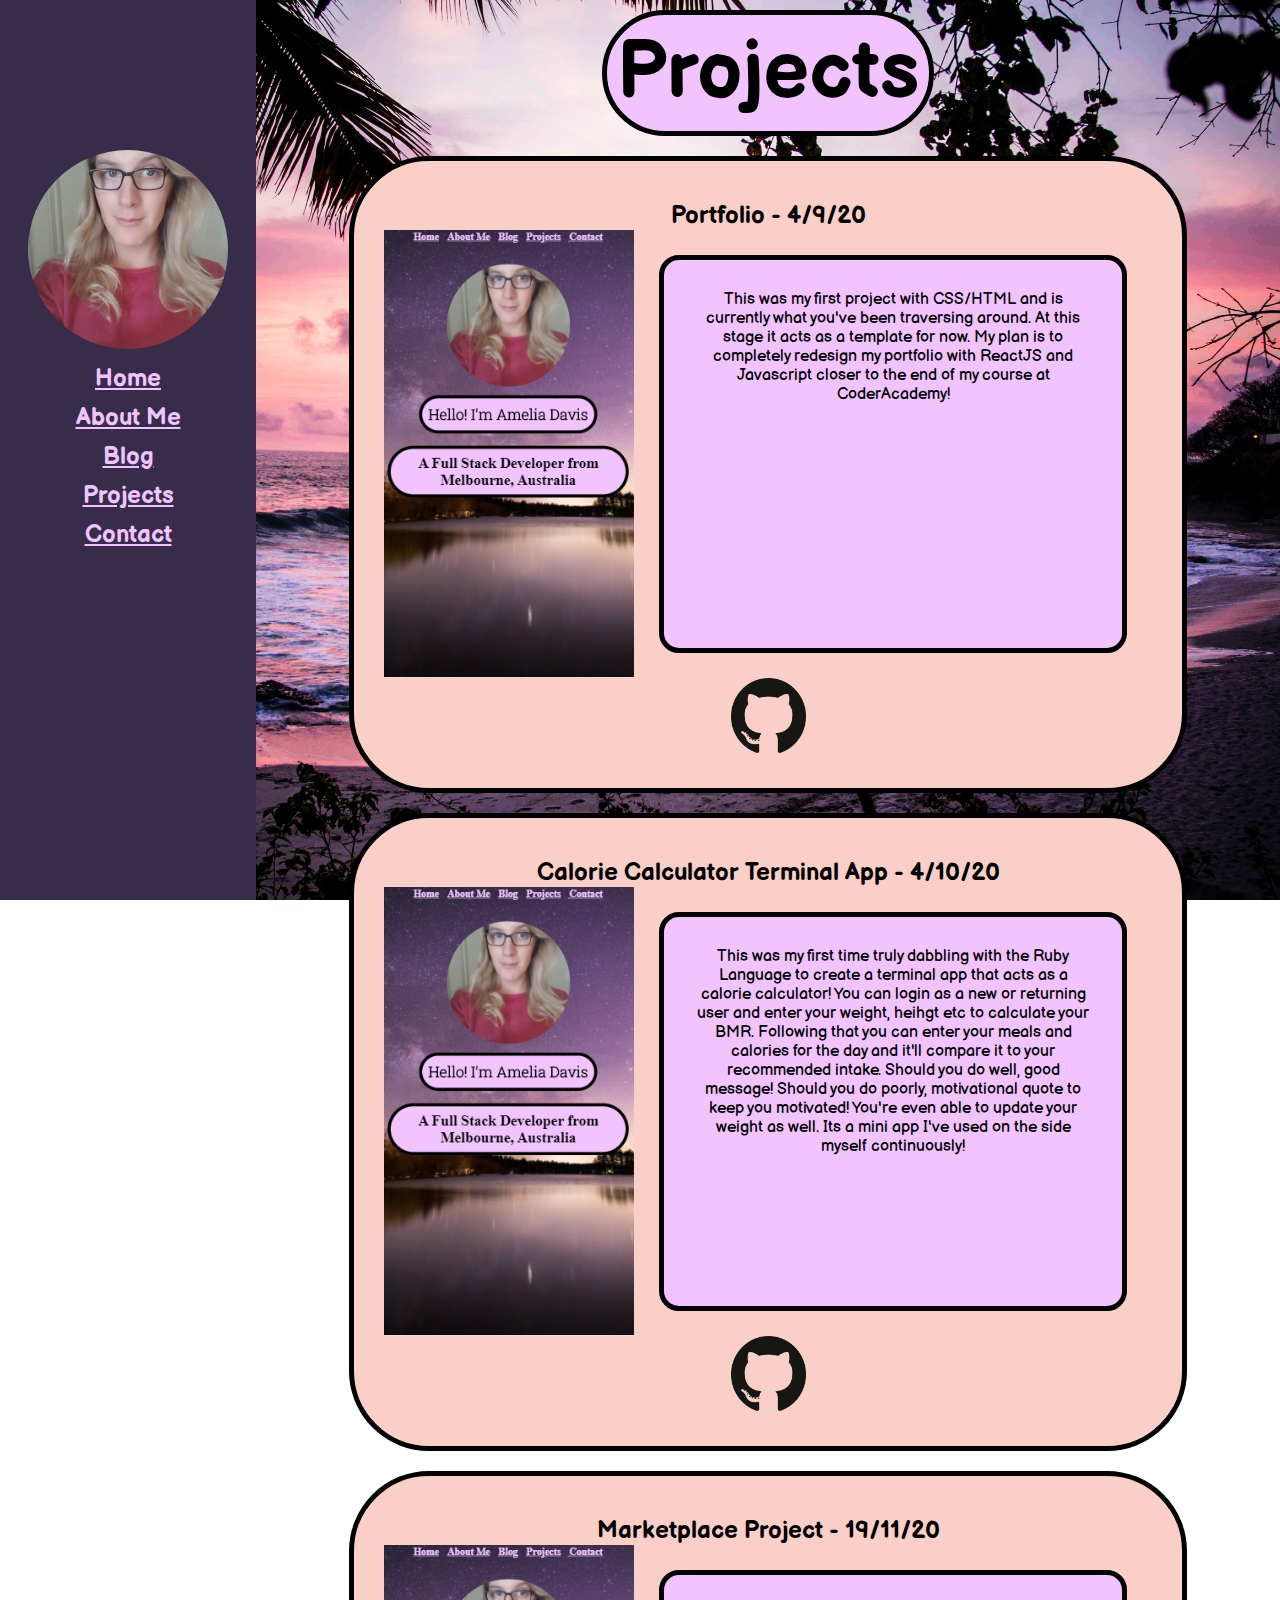
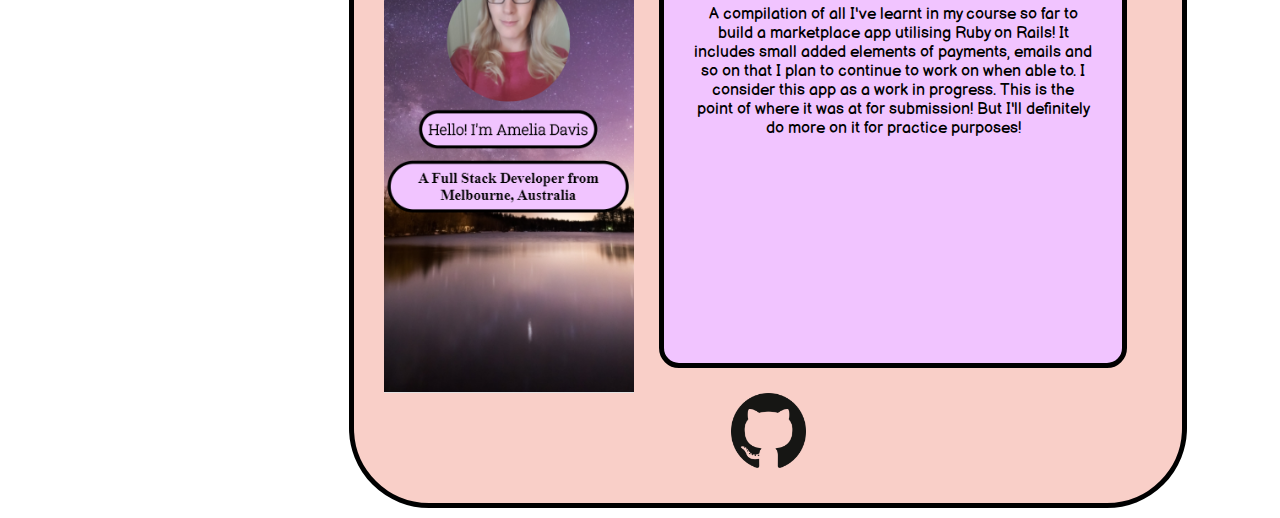
==== projects.html @ e93ff589 "Pushing original portfolio to GitHub" ====
<!DOCTYPE html>
  <html lang="en">
  <head>
    <meta charset="UTF-8">
    <meta name="viewport" content="width=device-width, initial-scale=1.0">
    <link rel="stylesheet" href="styles.css" integrity="sha384-Am2g3Xz20hqgOiUpT/AiStyGgnRiqqCMLtUaIcTyma582EB7tCeo3yM9G9dvSo/A">
    <link href="https://fonts.googleapis.com/css2?family=Balsamiq+Sans&display=swap" rel="stylesheet">    
    <!-- title and image on webpage tab -->     
    <title>Projects</title>
    <link rel="icon" href="./img/me.jpg">
  </head>
  <body>
    <div class="container">
      <!-- sidebar to left -->      
      <div class="column-one">
        <header>
          <!-- avatar for webview  -->               
          <img class="amelia-img1" src="./img/me.jpg" alt="Amelia">
        </header>
        <!-- navbar for webview -->          
          <div class="nav">
            <a href="index.html">Home</a>
            <a href="about.html">About Me</a>
            <a href="blog.html">Blog</a>
            <a href="projects.html">Projects</a>
            <a href="contact.html">Contact</a>
          </div>
      </div>
      <!-- main content below -->         
      <div class="column-two">
        <header>
          <!-- navbar for mobile view -->             
          <div class="topnav">
            <a href="index.html">Home</a>
            <a href="about.html">About Me</a>
            <a href="blog.html">Blog</a>
            <a href="projects.html">Projects</a>
            <a href="contact.html">Contact</a>
          </div>
          <!-- avatar for mobile view -->            
          <img class="amelia-img2" src="./img/me.jpg" alt="Amelia">
        </header>
        <!-- core written content -->           
        <div class="heading">
          <h1>Projects</h1>
        </div>
      <!-- container for all project content -->        
      <div class="flex-container">
        <!-- project 1 content -->          
        <div class="flex-project">
          <h3>Portfolio - 4/9/20</h2>
          <div class="content-project">   
            <img src="./img/portfolio.png"/>        
            <p> This was my first project with CSS/HTML and is currently what you've been traversing around. At this stage it acts as a template for now. My plan is to completely redesign my portfolio with ReactJS and Javascript closer to the end of my course at CoderAcademy! </p>
          </div>
          <a href="https://github.com/ameliadavis271" target="_blank">   
            <img src="./img/github.png" width="75" height="75" alt="GitHub"></a>  
        </div>
        <!-- project 2 content -->          
        <div class="flex-project">
          <h3>Calorie Calculator Terminal App - 4/10/20</h2>
          <div class="content-project">   
            <img src="./img/portfolio.png"/>        
            <p> This was my first time truly dabbling with the Ruby Language to create a terminal app that acts as a calorie calculator! You can login as a new or returning user and enter your weight, heihgt etc to calculate your BMR. Following that you can enter your meals and calories for the day and it'll compare it to your recommended intake. Should you do well, good message! Should you do poorly, motivational quote to keep you motivated! You're even able to update your weight as well. Its a mini app I've used on the side myself continuously! </p>
          </div>
          <a href="https://github.com/ameliadavis271/terminal_app" target="_blank">   
            <img src="./img/github.png" width="75" height="75" alt="GitHub"></a>  
        </div>   
        <!-- project 3 content -->          
        <div class="flex-project">
          <h3>Marketplace Project - 19/11/20</h2>
          <div class="content-project">   
            <img src="./img/portfolio.png"/>        
            <p> A compilation of all I've learnt in my course so far to build a marketplace app utilising Ruby on Rails! It includes small added elements of payments, emails and so on that I plan to continue to work on when able to. I consider this app as a work in progress. This is the point of where it was at for submission! But I'll definitely do more on it for practice purposes!</p>
          </div>
          <a href="https://github.com/ameliadavis271/vcgames-marketplace-app" target="_blank">   
            <img src="./img/github.png" width="75" height="75" alt="GitHub"></a>  
        </div>                
      </div>
    </div>
  </body>
  </html>
---- styles.css ----
/*global styles */
@import "./styles/global.css";

/* components */
@import "./styles/homepage.css";
@import "./styles/about.css";
@import "./styles/blog.css";
@import "./styles/projects.css";
@import "./styles/contact.css";

* {
    margin: 0;
    padding: 0;
}
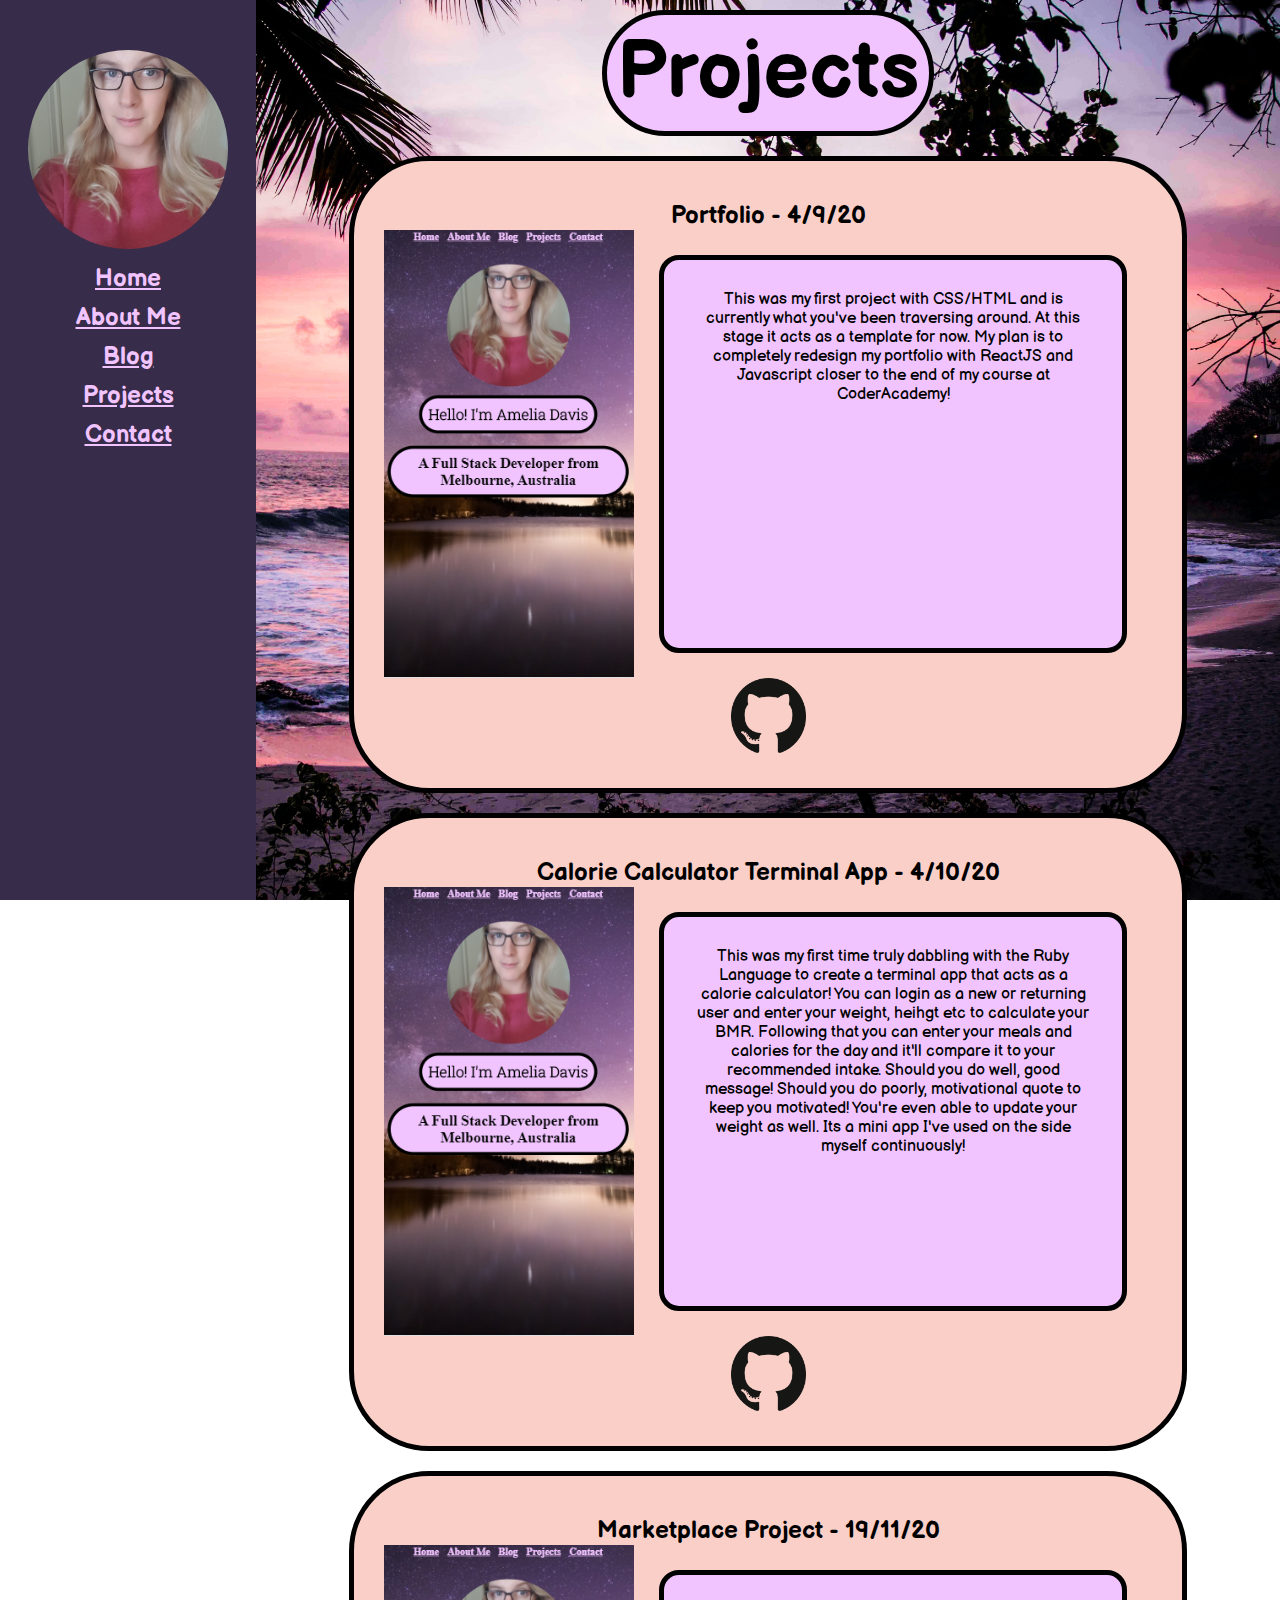
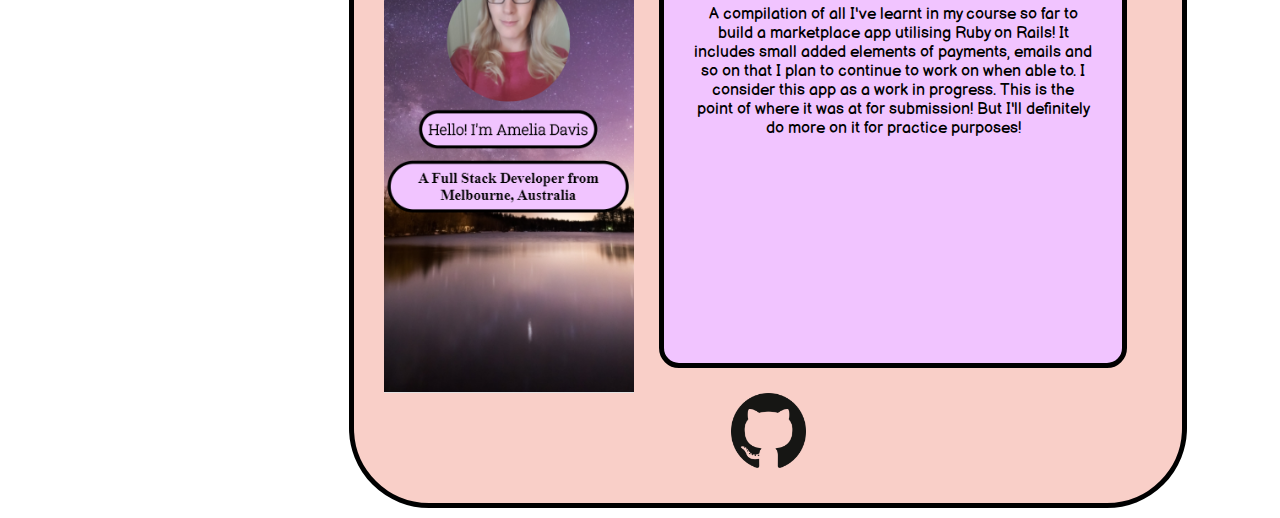
==== commit 6140b2f4: "Minor CSS changes" ====
--- a/projects.html
+++ b/projects.html
@@ -53,8 +53,8 @@
             <img src="./img/portfolio.png"/>        
             <p> This was my first project with CSS/HTML and is currently what you've been traversing around. At this stage it acts as a template for now. My plan is to completely redesign my portfolio with ReactJS and Javascript closer to the end of my course at CoderAcademy! </p>
           </div>
-          <a href="https://github.com/ameliadavis271" target="_blank">   
-            <img src="./img/github.png" width="75" height="75" alt="GitHub"></a>  
+          <a href="https://github.com/ameliadavis271/portfolio" target="_blank">   
+            <img src="./img/github.png" width="75" height="75" alt="GitHub"></a>     
         </div>
         <!-- project 2 content -->          
         <div class="flex-project">
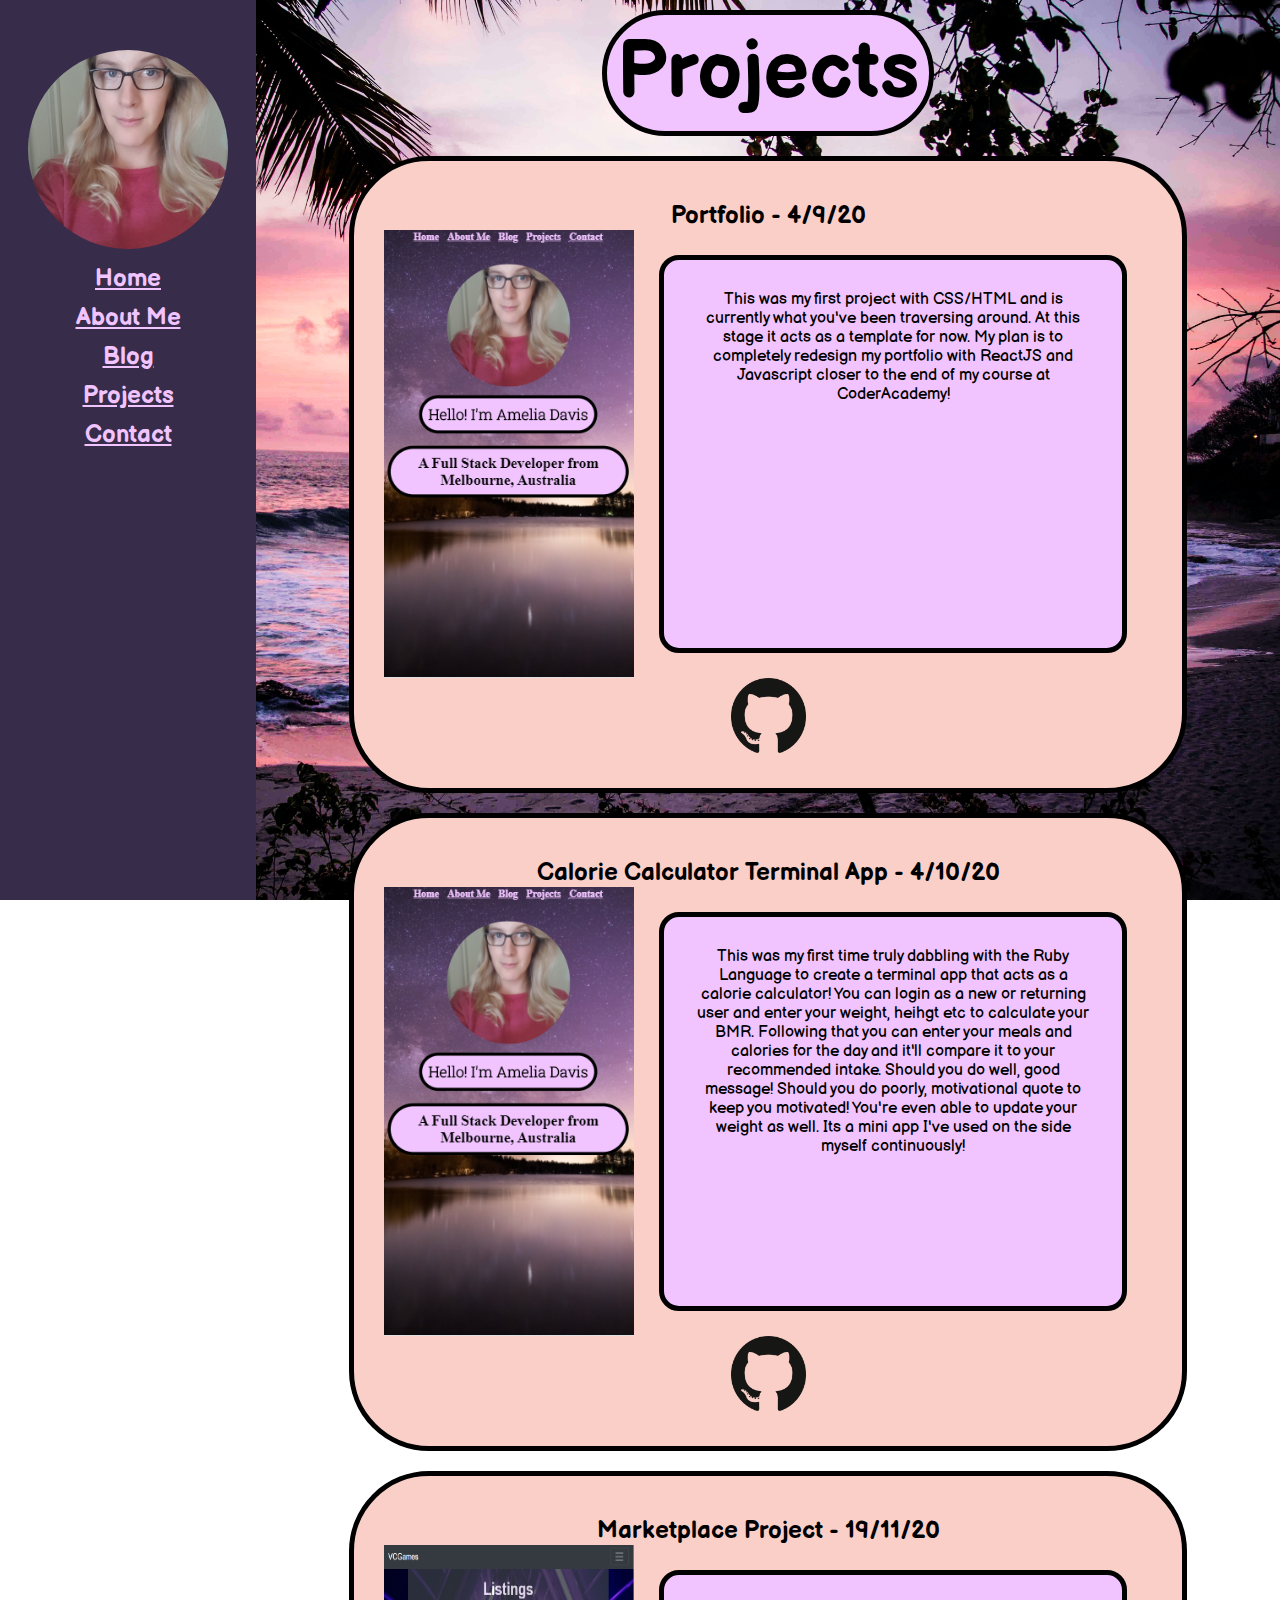
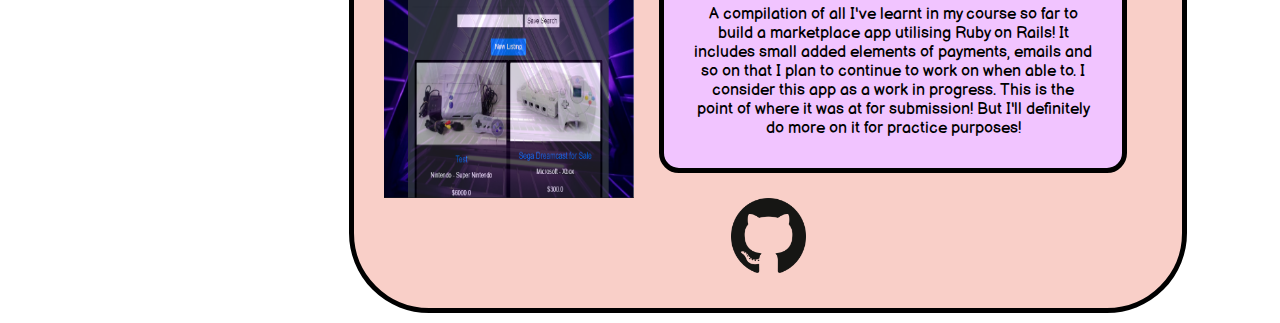
==== commit fcc75ec5: "Minor refactor and removing of extra code" ====
--- a/projects.html
+++ b/projects.html
@@ -70,7 +70,7 @@
         <div class="flex-project">
           <h3>Marketplace Project - 19/11/20</h2>
           <div class="content-project">   
-            <img src="./img/portfolio.png"/>        
+            <img src="./img/vcgames.png"/>        
             <p> A compilation of all I've learnt in my course so far to build a marketplace app utilising Ruby on Rails! It includes small added elements of payments, emails and so on that I plan to continue to work on when able to. I consider this app as a work in progress. This is the point of where it was at for submission! But I'll definitely do more on it for practice purposes!</p>
           </div>
           <a href="https://github.com/ameliadavis271/vcgames-marketplace-app" target="_blank">   
